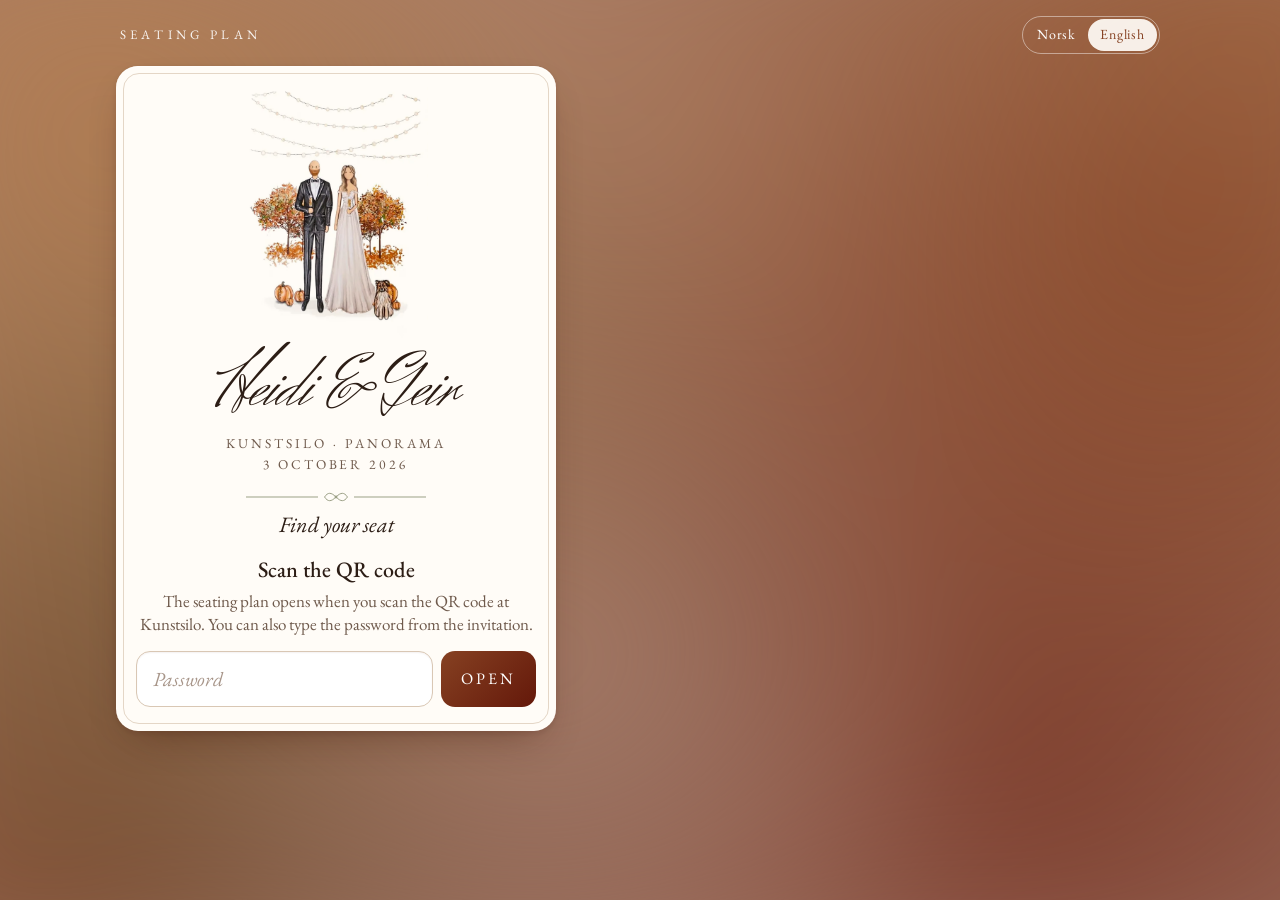
==== bordkart/index.html @ e7256315 "Bordkart: seating chart for Heidi and Geir's wedding Guests scan a QR code and find their table and " ====
<!doctype html>
<html lang="nb">
  <head>
    <meta charset="UTF-8" />
    <meta name="viewport" content="width=device-width, initial-scale=1, viewport-fit=cover" />
    <meta name="robots" content="noindex, nofollow" />
    <meta name="referrer" content="no-referrer" />
    <meta name="theme-color" content="#a57c6b" />
    <meta name="description" content="Bordkart for Heidi og Geirs bryllup på Kunstsilo, 3. oktober 2026" />
    <title>Bordkart · Heidi &amp; Geir</title>
    <link rel="icon" href="./favicon.svg" type="image/svg+xml" />
    <link rel="apple-touch-icon" href="./apple-touch-icon.png" />
    <script type="module" crossorigin src="/bordkart/assets/guests-B4F0Yd5N.js"></script>
    <link rel="modulepreload" crossorigin href="/bordkart/assets/rolldown-runtime-CbXtAM7H.js">
    <link rel="modulepreload" crossorigin href="/bordkart/assets/search-BA7rIc90.js">
    <link rel="stylesheet" crossorigin href="/bordkart/assets/guests-C6FASoZL.css">
  </head>
  <body>
    <div id="root"></div>
  </body>
</html>
---- bordkart/assets/guests-C6FASoZL.css ----
@font-face{font-family:EB Garamond;font-style:normal;font-display:swap;font-weight:400;src:url(/bordkart/assets/eb-garamond-latin-400-normal-BCNrxLz_.woff2)format("woff2"),url(/bordkart/assets/eb-garamond-latin-400-normal-maQnHeKB.woff)format("woff")}@font-face{font-family:EB Garamond;font-style:normal;font-display:swap;font-weight:400;src:url(/bordkart/assets/eb-garamond-latin-ext-400-normal-o4A__6QZ.woff2)format("woff2"),url(/bordkart/assets/eb-garamond-latin-ext-400-normal-B4EmgUmt.woff)format("woff")}@font-face{font-family:EB Garamond;font-style:normal;font-display:swap;font-weight:500;src:url(/bordkart/assets/eb-garamond-latin-500-normal-DehAIUv0.woff2)format("woff2"),url(/bordkart/assets/eb-garamond-latin-500-normal-DZU8xF9o.woff)format("woff")}@font-face{font-family:EB Garamond;font-style:normal;font-display:swap;font-weight:500;src:url(/bordkart/assets/eb-garamond-latin-ext-500-normal-BFuc0jzo.woff2)format("woff2"),url(/bordkart/assets/eb-garamond-latin-ext-500-normal-obw7ZvB_.woff)format("woff")}@font-face{font-family:EB Garamond;font-style:normal;font-display:swap;font-weight:600;src:url(/bordkart/assets/eb-garamond-latin-600-normal-DHwxsLHv.woff2)format("woff2"),url(/bordkart/assets/eb-garamond-latin-600-normal-xCe6GkOx.woff)format("woff")}@font-face{font-family:EB Garamond;font-style:normal;font-display:swap;font-weight:600;src:url(/bordkart/assets/eb-garamond-latin-ext-600-normal-CrweTMKz.woff2)format("woff2"),url(/bordkart/assets/eb-garamond-latin-ext-600-normal-CoWPx8v4.woff)format("woff")}@font-face{font-family:EB Garamond;font-style:italic;font-display:swap;font-weight:400;src:url(/bordkart/assets/eb-garamond-latin-400-italic-DSEbMgZu.woff2)format("woff2"),url(/bordkart/assets/eb-garamond-latin-400-italic-CDFyLPXJ.woff)format("woff")}@font-face{font-family:EB Garamond;font-style:italic;font-display:swap;font-weight:400;src:url(/bordkart/assets/eb-garamond-latin-ext-400-italic-V7s3nWfX.woff2)format("woff2"),url(/bordkart/assets/eb-garamond-latin-ext-400-italic-DUSsnRSD.woff)format("woff")}@font-face{font-family:Herr Von Muellerhoff;font-style:normal;font-display:swap;font-weight:400;src:url(/bordkart/assets/herr-von-muellerhoff-latin-400-normal-DF0_PcG4.woff2)format("woff2"),url(/bordkart/assets/herr-von-muellerhoff-latin-400-normal-Cp6RG9kN.woff)format("woff")}:root{--rose:#a57c6b;--rust:#864122;--wine:#64180a;--honey:#b57f50;--forest:#162402;--paper:#fffcf7;--paper-2:#f6efe5;--ink:#2c1d15;--ink-soft:#6f5a4c;--line:#e4d6c6;--sage:#9a9f84;--focus:#b5602c;--radius:22px;--lightningcss-light:initial;--lightningcss-dark: ;color-scheme:light}*{box-sizing:border-box}html{-webkit-text-size-adjust:100%;-moz-text-size-adjust:100%;text-size-adjust:100%;background:var(--rose)}body{min-height:100svh;color:var(--ink);font-variant-numeric:oldstyle-nums proportional-nums;margin:0;font-family:EB Garamond,Georgia,Times New Roman,serif;font-size:19px;line-height:1.4;position:relative;overflow-x:hidden}body:before,body:after{content:"";z-index:-1;pointer-events:none;position:fixed;inset:-10%}body:before{filter:blur(60px);background:radial-gradient(circle at 15% 20%,#b67f50cc 0%,#0000 50%),radial-gradient(circle at 85% 30%,#844122b3 0%,#0000 45%),radial-gradient(circle at 45% 70%,#a57c6be6 0%,#0000 40%),radial-gradient(circle at 75% 80%,#64180a99 0%,#0000 50%),radial-gradient(circle at 25% 60%,#16240273 0%,#0000 45%),radial-gradient(circle at 90% 10%,#b57f50b3 0%,#0000 40%),radial-gradient(circle at 10% 90%,#86412299 0%,#0000 35%)}@media (width>=768px) and (prefers-reduced-motion:no-preference){body:before{animation:12s ease-in-out infinite alternate breathe}}@keyframes breathe{to{opacity:.95;transform:scale(1.02)translateY(-3px)}}button{font:inherit;color:inherit}:focus-visible{outline:2px solid var(--focus);outline-offset:3px;border-radius:6px}.visually-hidden{clip:rect(0 0 0 0);white-space:nowrap;width:1px;height:1px;margin:-1px;position:absolute;overflow:hidden}.page{max-width:560px;padding:max(10px, env(safe-area-inset-top)) 16px max(28px, env(safe-area-inset-bottom));margin:0 auto}@media (width>=1000px){.page{max-width:1080px}main{grid-template-columns:minmax(0,440px) minmax(0,1fr);align-items:start;gap:22px;display:grid}main>.hero,main>.result{grid-column:1}main>.room{grid-area:1/2/span 3;position:sticky;top:16px}main>.everyone,main>.footer{grid-column:1/-1}}.topbar{color:#fff;justify-content:space-between;align-items:center;gap:12px;padding:6px 4px 12px;display:flex}.kicker{letter-spacing:.32em;text-transform:uppercase;opacity:.92;font-size:13px}.lang{border:1px solid #ffffff73;border-radius:999px;padding:2px;display:flex}.lang button{color:#fff;letter-spacing:.06em;cursor:pointer;background:0 0;border:0;border-radius:999px;min-height:32px;padding:5px 12px;font-size:14px}.lang button.on{color:var(--rust);background:#fffcf7eb}.card{background:var(--paper);border-radius:var(--radius);margin-bottom:16px;padding:22px 20px 24px;position:relative;box-shadow:inset 0 1px #fff9,0 18px 40px -18px #3c140573,0 2px 6px #3c14051f}.card:before{content:"";border:1px solid var(--line);border-radius:calc(var(--radius) - 6px);pointer-events:none;position:absolute;inset:7px}.center{text-align:center}.soft{color:var(--ink-soft)}.small{font-size:16px}.sc{font-variant:small-caps;letter-spacing:.04em}.hero{text-align:center;padding-top:18px}.couple{mix-blend-mode:multiply;width:min(46%,200px);height:auto;margin:0 auto -4px;display:block}.names{color:var(--ink);white-space:nowrap;margin:0;font-family:Herr Von Muellerhoff,cursive;font-size:clamp(54px,15vw,74px);font-weight:400;line-height:1}.where{letter-spacing:.22em;text-transform:uppercase;color:var(--ink-soft);margin:6px 0 0;font-size:13.5px;line-height:1.6}.ornament{fill:none;width:180px;height:14px;stroke:var(--sage);stroke-width:1.2px;margin:14px auto 6px;display:block}.ornament circle{fill:var(--sage);stroke:none}.script-sub{margin:0 0 14px;font-size:22px;font-style:italic}.welcome{margin:-4px 0 12px;font-size:18px}.search{text-align:left}.search-box{gap:8px;display:flex;position:relative}.search-icon{fill:none;width:20px;height:20px;stroke:var(--ink-soft);stroke-width:1.8px;stroke-linecap:round;pointer-events:none;position:absolute;top:50%;left:16px;transform:translateY(-50%)}.search-box input{min-width:0;font:inherit;color:var(--ink);appearance:none;background:#fff;border:1px solid #d9c7b4;border-radius:14px;flex:1;min-height:54px;padding:13px 16px 13px 46px;font-size:20px;box-shadow:inset 0 1px 2px #3c14050f}.locked .search-box input{padding-left:16px}.search-box input::placeholder{color:#a8968a;font-style:italic}.search-box input::-webkit-search-cancel-button{appearance:none;cursor:pointer;background:url("data:image/svg+xml,%3Csvg xmlns='http://www.w3.org/2000/svg' viewBox='0 0 24 24'%3E%3Cpath d='M6 6l12 12M18 6L6 18' stroke='%23864122' stroke-width='2' stroke-linecap='round'/%3E%3C/svg%3E") 50%/18px no-repeat;width:18px;height:18px}.search-box input:focus{border-color:var(--rust);outline:none;box-shadow:0 0 0 3px #86412229}.hits{border-top:1px solid var(--line);margin:10px 0 0;padding:0;list-style:none}.hits li{border-bottom:1px solid var(--line)}.hits button{text-align:left;cursor:pointer;background:0 0;border:0;justify-content:space-between;align-items:center;gap:12px;width:100%;min-height:52px;padding:11px 4px;display:flex}.hits button:hover{background:var(--paper-2)}.hit-name{font-size:20px}.hit-table{background:var(--rust);color:#fff;font-variant-numeric:lining-nums;border-radius:50%;flex:none;place-items:center;width:40px;height:40px;font-size:20px;font-weight:600;display:grid}.nomatch{padding:12px 4px;font-size:17px}.button{background:linear-gradient(135deg, var(--rust), var(--wine));color:#fff;letter-spacing:.18em;text-transform:uppercase;cursor:pointer;border:0;border-radius:14px;min-height:54px;padding:0 20px;font-size:16px}.button:disabled{opacity:.6}.link{color:var(--rust);text-underline-offset:3px;cursor:pointer;background:0 0;border:0;padding:6px 0;font-size:17px;text-decoration:underline;text-decoration-thickness:1px}.locked h2{margin:4px 0;font-size:22px;font-weight:500}.locked p{margin:0 0 14px;font-size:17px}.error{color:#9b1c0c;margin-top:10px!important}.result{text-align:center;scroll-margin-top:12px;animation:.45s ease-out rise}@keyframes rise{0%{opacity:0;transform:translateY(10px)}}@media (prefers-reduced-motion:reduce){.result{animation:none}}.result-name{margin:2px 0 0;font-size:23px}.result-lead{color:var(--ink-soft);margin:2px 0 0;font-size:19px;font-style:italic}.big-number{color:var(--rust);flex-direction:column;align-items:center;margin:0;line-height:1;display:flex}.big-word{letter-spacing:.4em;text-transform:uppercase;margin:10px 0 2px .4em;font-size:14px}.big-digits{font-variant-numeric:lining-nums;letter-spacing:-.02em;font-size:108px;font-weight:500}.table-name{letter-spacing:.24em;text-transform:uppercase;color:var(--ink-soft);margin:0;font-size:15px}.neighbours{gap:6px;max-width:400px;margin:14px auto 4px;display:grid}.neighbours div{flex-direction:column;display:flex}.neighbours dt{letter-spacing:.2em;text-transform:uppercase;color:var(--ink-soft);font-size:13px}.neighbours dd{margin:0;font-size:20px}.table-view{width:100%;max-width:400px;height:auto;margin:12px auto 0;font-family:EB Garamond,Georgia,serif;display:block;overflow:visible}.tv-number{fill:var(--rust);font-size:30px;font-weight:600}.tv-seat rect{fill:#fffdf9;stroke:#a8927f;stroke-width:1.4px}.tv-seat line{stroke:#a8927f;stroke-width:1.4px;stroke-linecap:round}.tv-seat.empty rect{stroke-dasharray:3 3;fill:none}.tv-name{fill:var(--ink);font-size:16px}.tv-sub{letter-spacing:.18em;text-transform:uppercase;fill:var(--ink-soft);font-size:11px}.tv-seat.mine rect{fill:var(--rust);stroke:var(--rust)}.tv-seat.mine line{stroke:#fff}.tv-seat.mine .tv-name,.tv-seat.mine .tv-sub{fill:var(--rust);font-weight:600}.tv-hint{margin:6px 0 0;font-size:15px;font-style:italic}.count{margin:10px 0 0;font-size:15px}.result-actions{flex-wrap:wrap;justify-content:center;gap:4px 18px;margin-top:4px;display:flex}.section-title{letter-spacing:.32em;text-transform:uppercase;color:var(--ink);margin:0;font-size:13.5px;font-weight:400}.room .soft.small{margin:6px 0 10px}.floor{border-radius:12px;width:100%;height:auto;display:block;overflow:hidden}.fm-pulse{transform-box:fill-box;transform-origin:50%;animation:1.8s ease-out infinite pulse}@keyframes pulse{0%{opacity:.8;transform:scale(1)}to{opacity:0;transform:scale(2.4)}}@media (prefers-reduced-motion:reduce){.fm-pulse{opacity:0;animation:none}}.table-chips{flex-wrap:wrap;justify-content:center;gap:6px;margin-top:12px;display:flex}.chip{min-width:42px;min-height:42px;color:var(--rust);font-variant-numeric:lining-nums;cursor:pointer;background:#fff;border:1px solid #d9c7b4;border-radius:999px;font-size:18px}.chip.on{background:var(--rust);border-color:var(--rust);color:#fff}.everyone summary{cursor:pointer;flex-wrap:wrap;align-items:baseline;padding:4px 0;list-style:none;display:flex}.everyone summary::-webkit-details-marker{display:none}.everyone summary:after{content:"+";color:var(--rust);margin-left:auto;font-size:24px;line-height:1}.everyone details[open] summary:after{content:"–"}.alpha{columns:2 220px;column-gap:22px;margin-top:10px}.alpha-group{break-inside:avoid;margin-bottom:8px}.alpha-group h3{color:var(--rust);margin:8px 0 2px;font-family:Herr Von Muellerhoff,cursive;font-size:34px;font-weight:400;line-height:1}.alpha ul{margin:0;padding:0;list-style:none}.alpha button{text-align:left;cursor:pointer;background:0 0;border:0;align-items:baseline;gap:10px;width:100%;padding:4px 0;font-size:17px;display:flex}.alpha button:hover{color:var(--rust)}.alpha-table{text-align:right;width:22px;color:var(--rust);font-variant-numeric:lining-nums tabular-nums;flex:none;font-weight:600}.footer{text-align:center;color:#fff;padding:10px 0 20px}.footer p{margin:4px 0}.footer-script{font-family:Herr Von Muellerhoff,cursive;font-size:34px;line-height:1.1}.footer a{color:#fff;text-underline-offset:3px;font-size:16px}
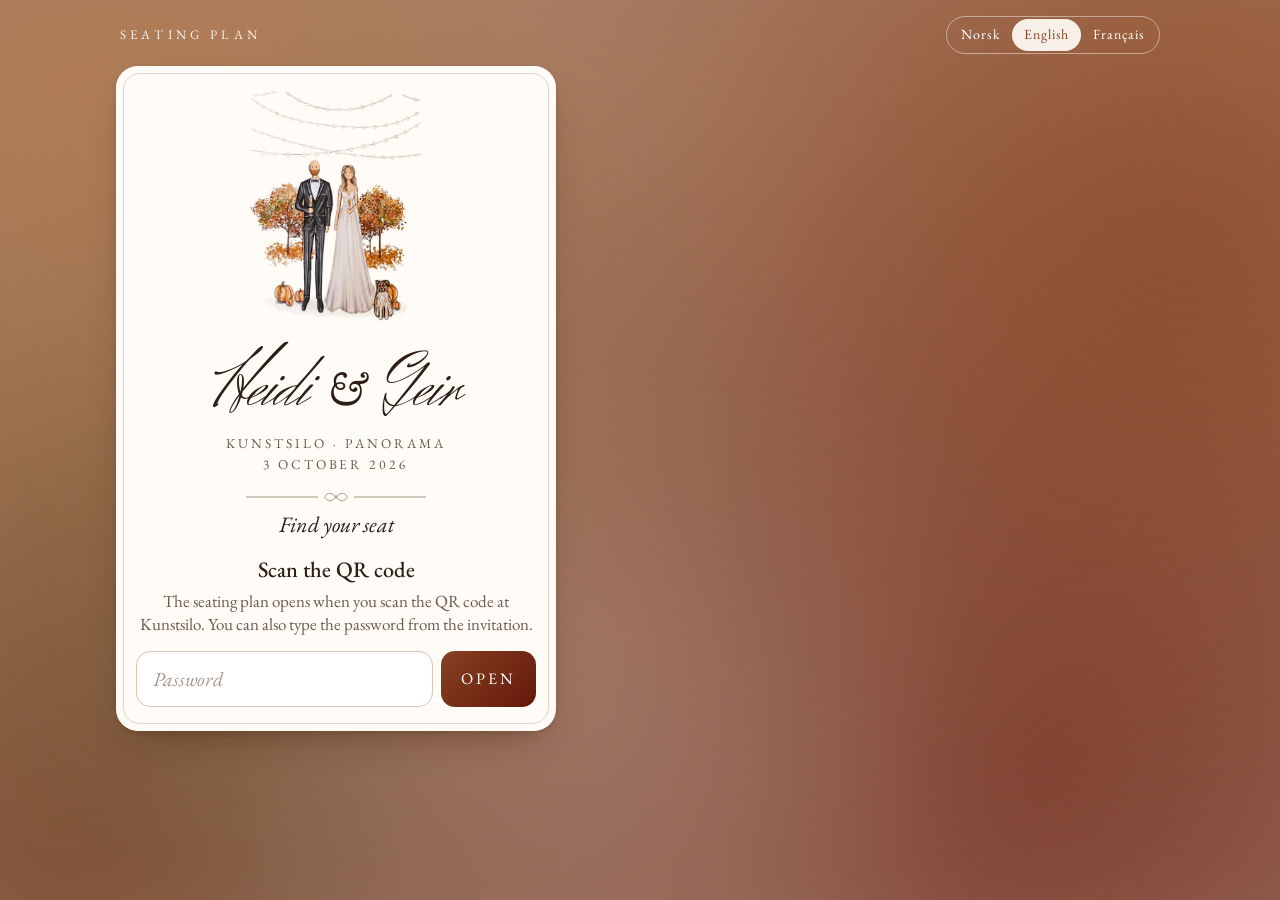
==== commit 8f33bdcd: "Bordkart: calmer kitchen page and PDF; French guest page; Amalie's allergies Co-Authored-By: Claude " ====
--- a/bordkart/index.html
+++ b/bordkart/index.html
@@ -10,10 +10,10 @@
     <title>Bordkart · Heidi &amp; Geir</title>
     <link rel="icon" href="./favicon.svg" type="image/svg+xml" />
     <link rel="apple-touch-icon" href="./apple-touch-icon.png" />
-    <script type="module" crossorigin src="/bordkart/assets/guests-B4F0Yd5N.js"></script>
+    <script type="module" crossorigin src="/bordkart/assets/guests-DmwXW6Hb.js"></script>
     <link rel="modulepreload" crossorigin href="/bordkart/assets/rolldown-runtime-CbXtAM7H.js">
-    <link rel="modulepreload" crossorigin href="/bordkart/assets/search-BA7rIc90.js">
-    <link rel="stylesheet" crossorigin href="/bordkart/assets/guests-C6FASoZL.css">
+    <link rel="modulepreload" crossorigin href="/bordkart/assets/search-_EYwtTe7.js">
+    <link rel="stylesheet" crossorigin href="/bordkart/assets/guests-Dt3jgczw.css">
   </head>
   <body>
     <div id="root"></div>
--- a/bordkart/assets/guests-Dt3jgczw.css
+++ b/bordkart/assets/guests-Dt3jgczw.css
@@ -0,0 +1 @@
+@font-face{font-family:EB Garamond;font-style:normal;font-display:swap;font-weight:400;src:url(/bordkart/assets/eb-garamond-latin-400-normal-BCNrxLz_.woff2)format("woff2"),url(/bordkart/assets/eb-garamond-latin-400-normal-maQnHeKB.woff)format("woff")}@font-face{font-family:EB Garamond;font-style:normal;font-display:swap;font-weight:400;src:url(/bordkart/assets/eb-garamond-latin-ext-400-normal-o4A__6QZ.woff2)format("woff2"),url(/bordkart/assets/eb-garamond-latin-ext-400-normal-B4EmgUmt.woff)format("woff")}@font-face{font-family:EB Garamond;font-style:normal;font-display:swap;font-weight:500;src:url(/bordkart/assets/eb-garamond-latin-500-normal-DehAIUv0.woff2)format("woff2"),url(/bordkart/assets/eb-garamond-latin-500-normal-DZU8xF9o.woff)format("woff")}@font-face{font-family:EB Garamond;font-style:normal;font-display:swap;font-weight:500;src:url(/bordkart/assets/eb-garamond-latin-ext-500-normal-BFuc0jzo.woff2)format("woff2"),url(/bordkart/assets/eb-garamond-latin-ext-500-normal-obw7ZvB_.woff)format("woff")}@font-face{font-family:EB Garamond;font-style:normal;font-display:swap;font-weight:600;src:url(/bordkart/assets/eb-garamond-latin-600-normal-DHwxsLHv.woff2)format("woff2"),url(/bordkart/assets/eb-garamond-latin-600-normal-xCe6GkOx.woff)format("woff")}@font-face{font-family:EB Garamond;font-style:normal;font-display:swap;font-weight:600;src:url(/bordkart/assets/eb-garamond-latin-ext-600-normal-CrweTMKz.woff2)format("woff2"),url(/bordkart/assets/eb-garamond-latin-ext-600-normal-CoWPx8v4.woff)format("woff")}@font-face{font-family:EB Garamond;font-style:italic;font-display:swap;font-weight:400;src:url(/bordkart/assets/eb-garamond-latin-400-italic-DSEbMgZu.woff2)format("woff2"),url(/bordkart/assets/eb-garamond-latin-400-italic-CDFyLPXJ.woff)format("woff")}@font-face{font-family:EB Garamond;font-style:italic;font-display:swap;font-weight:400;src:url(/bordkart/assets/eb-garamond-latin-ext-400-italic-V7s3nWfX.woff2)format("woff2"),url(/bordkart/assets/eb-garamond-latin-ext-400-italic-DUSsnRSD.woff)format("woff")}@font-face{font-family:Herr Von Muellerhoff;font-style:normal;font-display:swap;font-weight:400;src:url(/bordkart/assets/herr-von-muellerhoff-latin-400-normal-DF0_PcG4.woff2)format("woff2"),url(/bordkart/assets/herr-von-muellerhoff-latin-400-normal-Cp6RG9kN.woff)format("woff")}:root{--rose:#a57c6b;--rust:#864122;--wine:#64180a;--honey:#b57f50;--forest:#162402;--paper:#fffcf7;--paper-2:#f6efe5;--ink:#2c1d15;--ink-soft:#6f5a4c;--line:#e4d6c6;--sage:#9a9f84;--focus:#b5602c;--radius:22px;--lightningcss-light:initial;--lightningcss-dark: ;color-scheme:light}*{box-sizing:border-box}html{-webkit-text-size-adjust:100%;-moz-text-size-adjust:100%;text-size-adjust:100%;background:var(--rose)}body{min-height:100svh;color:var(--ink);font-variant-numeric:oldstyle-nums proportional-nums;margin:0;font-family:EB Garamond,Georgia,Times New Roman,serif;font-size:19px;line-height:1.4;position:relative;overflow-x:hidden}body:before,body:after{content:"";z-index:-1;pointer-events:none;position:fixed;inset:-10%}body:before{filter:blur(60px);background:radial-gradient(circle at 15% 20%,#b67f50cc 0%,#0000 50%),radial-gradient(circle at 85% 30%,#844122b3 0%,#0000 45%),radial-gradient(circle at 45% 70%,#a57c6be6 0%,#0000 40%),radial-gradient(circle at 75% 80%,#64180a99 0%,#0000 50%),radial-gradient(circle at 25% 60%,#16240273 0%,#0000 45%),radial-gradient(circle at 90% 10%,#b57f50b3 0%,#0000 40%),radial-gradient(circle at 10% 90%,#86412299 0%,#0000 35%)}@media (width>=768px) and (prefers-reduced-motion:no-preference){body:before{animation:12s ease-in-out infinite alternate breathe}}@keyframes breathe{to{opacity:.95;transform:scale(1.02)translateY(-3px)}}button{font:inherit;color:inherit}:focus-visible{outline:2px solid var(--focus);outline-offset:3px;border-radius:6px}.visually-hidden{clip:rect(0 0 0 0);white-space:nowrap;width:1px;height:1px;margin:-1px;position:absolute;overflow:hidden}.page{max-width:560px;padding:max(10px, env(safe-area-inset-top)) 16px max(28px, env(safe-area-inset-bottom));margin:0 auto}@media (width>=1000px){.page{max-width:1080px}main{grid-template-columns:minmax(0,440px) minmax(0,1fr);align-items:start;gap:22px;display:grid}main>.hero,main>.result{grid-column:1}main>.room{grid-area:1/2/span 3;position:sticky;top:16px}main>.everyone,main>.footer{grid-column:1/-1}}.topbar{color:#fff;justify-content:space-between;align-items:center;gap:12px;padding:6px 4px 12px;display:flex}.kicker{letter-spacing:.32em;text-transform:uppercase;opacity:.92;white-space:nowrap;font-size:13px}.lang{border:1px solid #ffffff73;border-radius:999px;padding:2px;display:flex}.lang button{color:#fff;letter-spacing:.06em;cursor:pointer;background:0 0;border:0;border-radius:999px;min-height:32px;padding:5px 12px;font-size:14px}.lang button.on{color:var(--rust);background:#fffcf7eb}@media (width<=430px){.topbar{gap:8px}.kicker{letter-spacing:.18em}.lang button{padding:5px 9px}}.card{background:var(--paper);border-radius:var(--radius);margin-bottom:16px;padding:22px 20px 24px;position:relative;box-shadow:inset 0 1px #fff9,0 18px 40px -18px #3c140573,0 2px 6px #3c14051f}.card:before{content:"";border:1px solid var(--line);border-radius:calc(var(--radius) - 6px);pointer-events:none;position:absolute;inset:7px}.center{text-align:center}.soft{color:var(--ink-soft)}.small{font-size:16px}.sc{font-variant:small-caps;letter-spacing:.04em}.hero{text-align:center;padding-top:18px}.couple{mix-blend-mode:multiply;width:min(46%,200px);height:auto;margin:0 auto -4px;display:block}.names{color:var(--ink);white-space:nowrap;margin:0;font-family:Herr Von Muellerhoff,cursive;font-size:clamp(54px,15vw,74px);font-weight:400;line-height:1}.names .amp{margin:0 .04em;font-family:EB Garamond,Georgia,serif;font-size:.62em;font-style:italic;font-weight:400}.where{letter-spacing:.22em;text-transform:uppercase;color:var(--ink-soft);margin:6px 0 0;font-size:13.5px;line-height:1.6}.ornament{fill:none;width:180px;height:14px;stroke:var(--sage);stroke-width:1.2px;margin:14px auto 6px;display:block}.ornament circle{fill:var(--sage);stroke:none}.script-sub{margin:0 0 14px;font-size:22px;font-style:italic}.welcome{margin:-4px 0 12px;font-size:18px}.search{text-align:left}.search-box{gap:8px;display:flex;position:relative}.search-icon{fill:none;width:20px;height:20px;stroke:var(--ink-soft);stroke-width:1.8px;stroke-linecap:round;pointer-events:none;position:absolute;top:50%;left:16px;transform:translateY(-50%)}.search-box input{min-width:0;font:inherit;color:var(--ink);appearance:none;background:#fff;border:1px solid #d9c7b4;border-radius:14px;flex:1;min-height:54px;padding:13px 16px 13px 46px;font-size:20px;box-shadow:inset 0 1px 2px #3c14050f}.locked .search-box input{padding-left:16px}.search-box input::placeholder{color:#a8968a;font-style:italic}.search-box input::-webkit-search-cancel-button{appearance:none;cursor:pointer;background:url("data:image/svg+xml,%3Csvg xmlns='http://www.w3.org/2000/svg' viewBox='0 0 24 24'%3E%3Cpath d='M6 6l12 12M18 6L6 18' stroke='%23864122' stroke-width='2' stroke-linecap='round'/%3E%3C/svg%3E") 50%/18px no-repeat;width:18px;height:18px}.search-box input:focus{border-color:var(--rust);outline:none;box-shadow:0 0 0 3px #86412229}.hits{border-top:1px solid var(--line);margin:10px 0 0;padding:0;list-style:none}.hits li{border-bottom:1px solid var(--line)}.hits button{text-align:left;cursor:pointer;background:0 0;border:0;justify-content:space-between;align-items:center;gap:12px;width:100%;min-height:52px;padding:11px 4px;display:flex}.hits button:hover{background:var(--paper-2)}.hit-name{font-size:20px}.hit-table{background:var(--rust);color:#fff;font-variant-numeric:lining-nums;border-radius:50%;flex:none;place-items:center;width:40px;height:40px;font-size:20px;font-weight:600;display:grid}.nomatch{padding:12px 4px;font-size:17px}.button{background:linear-gradient(135deg, var(--rust), var(--wine));color:#fff;letter-spacing:.18em;text-transform:uppercase;cursor:pointer;border:0;border-radius:14px;min-height:54px;padding:0 20px;font-size:16px}.button:disabled{opacity:.6}.link{color:var(--rust);text-underline-offset:3px;cursor:pointer;background:0 0;border:0;padding:6px 0;font-size:17px;text-decoration:underline;text-decoration-thickness:1px}.locked h2{margin:4px 0;font-size:22px;font-weight:500}.locked p{margin:0 0 14px;font-size:17px}.error{color:#9b1c0c;margin-top:10px!important}.result{text-align:center;scroll-margin-top:12px;animation:.45s ease-out rise}@keyframes rise{0%{opacity:0;transform:translateY(10px)}}@media (prefers-reduced-motion:reduce){.result{animation:none}}.result-name{margin:2px 0 0;font-size:23px}.result-lead{color:var(--ink-soft);margin:2px 0 0;font-size:19px;font-style:italic}.big-number{color:var(--rust);flex-direction:column;align-items:center;margin:0;line-height:1;display:flex}.big-word{letter-spacing:.4em;text-transform:uppercase;margin:10px 0 2px .4em;font-size:14px}.big-digits{font-variant-numeric:lining-nums;letter-spacing:-.02em;font-size:108px;font-weight:500}.table-name{letter-spacing:.24em;text-transform:uppercase;color:var(--ink-soft);margin:0;font-size:15px}.neighbours{gap:6px;max-width:400px;margin:14px auto 4px;display:grid}.neighbours div{flex-direction:column;display:flex}.neighbours dt{letter-spacing:.2em;text-transform:uppercase;color:var(--ink-soft);font-size:13px}.neighbours dd{margin:0;font-size:20px}.table-view{width:100%;max-width:400px;height:auto;margin:12px auto 0;font-family:EB Garamond,Georgia,serif;display:block;overflow:visible}.tv-number{fill:var(--rust);font-size:30px;font-weight:600}.tv-seat rect{fill:#fffdf9;stroke:#a8927f;stroke-width:1.4px}.tv-seat line{stroke:#a8927f;stroke-width:1.4px;stroke-linecap:round}.tv-seat.empty rect{stroke-dasharray:3 3;fill:none}.tv-name{fill:var(--ink);font-size:16px}.tv-sub{letter-spacing:.18em;text-transform:uppercase;fill:var(--ink-soft);font-size:11px}.tv-seat.mine rect{fill:var(--rust);stroke:var(--rust)}.tv-seat.mine line{stroke:#fff}.tv-seat.mine .tv-name,.tv-seat.mine .tv-sub{fill:var(--rust);font-weight:600}.tv-hint{margin:6px 0 0;font-size:15px;font-style:italic}.count{margin:10px 0 0;font-size:15px}.result-actions{flex-wrap:wrap;justify-content:center;gap:4px 18px;margin-top:4px;display:flex}.section-title{letter-spacing:.32em;text-transform:uppercase;color:var(--ink);margin:0;font-size:13.5px;font-weight:400}.room .soft.small{margin:6px 0 10px}.floor{border-radius:12px;width:100%;height:auto;display:block;overflow:hidden}.fm-pulse{transform-box:fill-box;transform-origin:50%;animation:1.8s ease-out infinite pulse}@keyframes pulse{0%{opacity:.8;transform:scale(1)}to{opacity:0;transform:scale(2.4)}}@media (prefers-reduced-motion:reduce){.fm-pulse{opacity:0;animation:none}}.table-chips{flex-wrap:wrap;justify-content:center;gap:6px;margin-top:12px;display:flex}.chip{min-width:42px;min-height:42px;color:var(--rust);font-variant-numeric:lining-nums;cursor:pointer;background:#fff;border:1px solid #d9c7b4;border-radius:999px;font-size:18px}.chip.on{background:var(--rust);border-color:var(--rust);color:#fff}.everyone summary{cursor:pointer;flex-wrap:wrap;align-items:baseline;padding:4px 0;list-style:none;display:flex}.everyone summary::-webkit-details-marker{display:none}.everyone summary:after{content:"+";color:var(--rust);margin-left:auto;font-size:24px;line-height:1}.everyone details[open] summary:after{content:"–"}.alpha{columns:2 220px;column-gap:22px;margin-top:10px}.alpha-group{break-inside:avoid;margin-bottom:8px}.alpha-group h3{color:var(--rust);margin:8px 0 2px;font-family:Herr Von Muellerhoff,cursive;font-size:34px;font-weight:400;line-height:1}.alpha ul{margin:0;padding:0;list-style:none}.alpha button{text-align:left;cursor:pointer;background:0 0;border:0;align-items:baseline;gap:10px;width:100%;padding:4px 0;font-size:17px;display:flex}.alpha button:hover{color:var(--rust)}.alpha-table{text-align:right;width:22px;color:var(--rust);font-variant-numeric:lining-nums tabular-nums;flex:none;font-weight:600}.footer{text-align:center;color:#fff;padding:10px 0 20px}.footer p{margin:4px 0}.footer-script{font-family:Herr Von Muellerhoff,cursive;font-size:34px;line-height:1.1}.footer a{color:#fff;text-underline-offset:3px;font-size:16px}
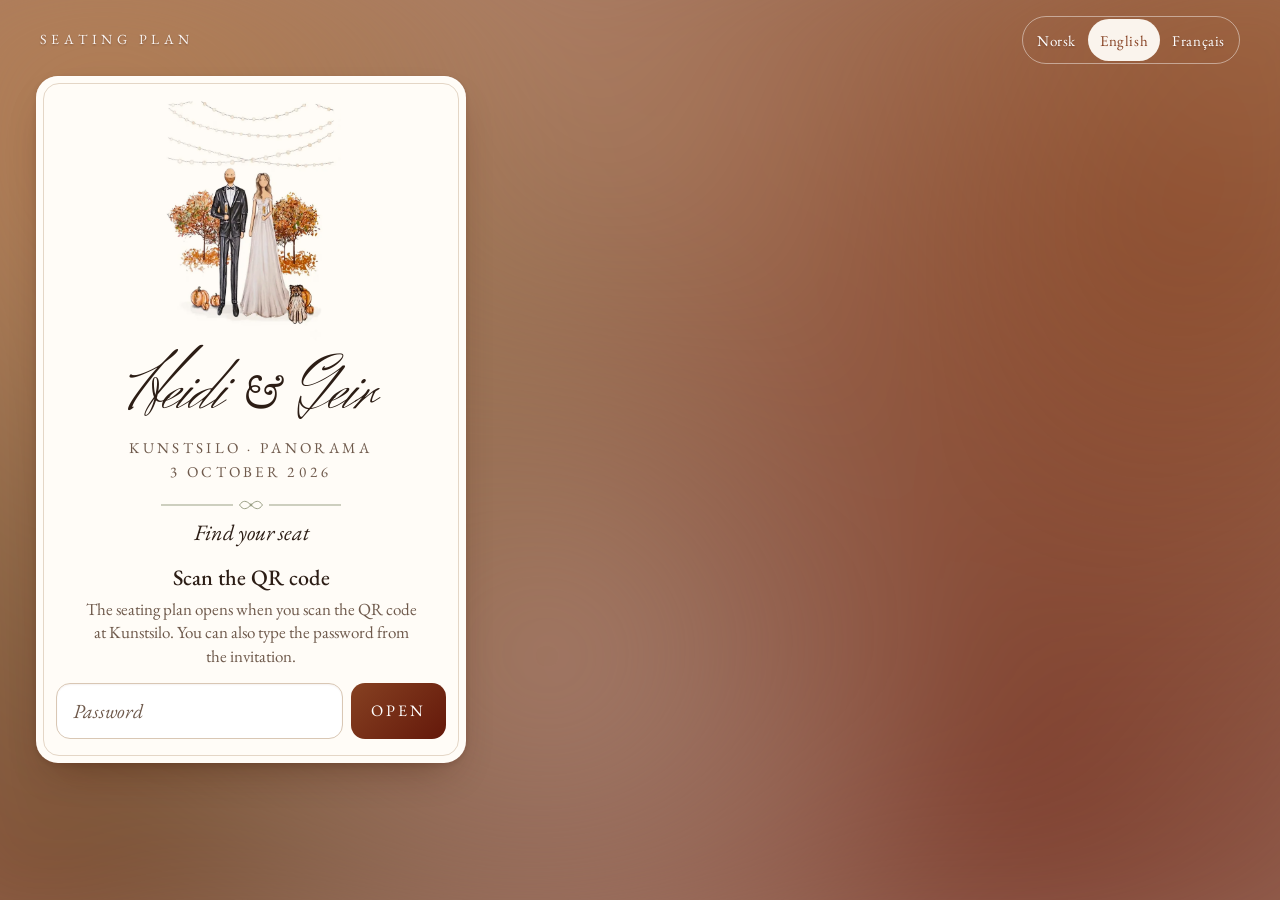
==== commit 87fa8f9f: "Bordkart: review pass – clearer order for guests, larger text, keyboard and screen-reader fixes, kit" ====
--- a/bordkart/index.html
+++ b/bordkart/index.html
@@ -10,10 +10,10 @@
     <title>Bordkart · Heidi &amp; Geir</title>
     <link rel="icon" href="./favicon.svg" type="image/svg+xml" />
     <link rel="apple-touch-icon" href="./apple-touch-icon.png" />
-    <script type="module" crossorigin src="/bordkart/assets/guests-DmwXW6Hb.js"></script>
+    <script type="module" crossorigin src="/bordkart/assets/guests-BC1BfIYc.js"></script>
     <link rel="modulepreload" crossorigin href="/bordkart/assets/rolldown-runtime-CbXtAM7H.js">
-    <link rel="modulepreload" crossorigin href="/bordkart/assets/search-_EYwtTe7.js">
-    <link rel="stylesheet" crossorigin href="/bordkart/assets/guests-Dt3jgczw.css">
+    <link rel="modulepreload" crossorigin href="/bordkart/assets/search-BRIbqdvq.js">
+    <link rel="stylesheet" crossorigin href="/bordkart/assets/guests-B3yQmyp9.css">
   </head>
   <body>
     <div id="root"></div>
--- a/bordkart/assets/guests-B3yQmyp9.css
+++ b/bordkart/assets/guests-B3yQmyp9.css
@@ -0,0 +1 @@
+@font-face{font-family:EB Garamond;font-style:normal;font-display:swap;font-weight:400;src:url(/bordkart/assets/eb-garamond-latin-400-normal-BCNrxLz_.woff2)format("woff2"),url(/bordkart/assets/eb-garamond-latin-400-normal-maQnHeKB.woff)format("woff")}@font-face{font-family:EB Garamond;font-style:normal;font-display:swap;font-weight:400;src:url(/bordkart/assets/eb-garamond-latin-ext-400-normal-o4A__6QZ.woff2)format("woff2"),url(/bordkart/assets/eb-garamond-latin-ext-400-normal-B4EmgUmt.woff)format("woff")}@font-face{font-family:EB Garamond;font-style:normal;font-display:swap;font-weight:500;src:url(/bordkart/assets/eb-garamond-latin-500-normal-DehAIUv0.woff2)format("woff2"),url(/bordkart/assets/eb-garamond-latin-500-normal-DZU8xF9o.woff)format("woff")}@font-face{font-family:EB Garamond;font-style:normal;font-display:swap;font-weight:500;src:url(/bordkart/assets/eb-garamond-latin-ext-500-normal-BFuc0jzo.woff2)format("woff2"),url(/bordkart/assets/eb-garamond-latin-ext-500-normal-obw7ZvB_.woff)format("woff")}@font-face{font-family:EB Garamond;font-style:normal;font-display:swap;font-weight:600;src:url(/bordkart/assets/eb-garamond-latin-600-normal-DHwxsLHv.woff2)format("woff2"),url(/bordkart/assets/eb-garamond-latin-600-normal-xCe6GkOx.woff)format("woff")}@font-face{font-family:EB Garamond;font-style:normal;font-display:swap;font-weight:600;src:url(/bordkart/assets/eb-garamond-latin-ext-600-normal-CrweTMKz.woff2)format("woff2"),url(/bordkart/assets/eb-garamond-latin-ext-600-normal-CoWPx8v4.woff)format("woff")}@font-face{font-family:EB Garamond;font-style:italic;font-display:swap;font-weight:400;src:url(/bordkart/assets/eb-garamond-latin-400-italic-DSEbMgZu.woff2)format("woff2"),url(/bordkart/assets/eb-garamond-latin-400-italic-CDFyLPXJ.woff)format("woff")}@font-face{font-family:EB Garamond;font-style:italic;font-display:swap;font-weight:400;src:url(/bordkart/assets/eb-garamond-latin-ext-400-italic-V7s3nWfX.woff2)format("woff2"),url(/bordkart/assets/eb-garamond-latin-ext-400-italic-DUSsnRSD.woff)format("woff")}@font-face{font-family:Herr Von Muellerhoff;font-style:normal;font-display:swap;font-weight:400;src:url(/bordkart/assets/herr-von-muellerhoff-latin-400-normal-DF0_PcG4.woff2)format("woff2"),url(/bordkart/assets/herr-von-muellerhoff-latin-400-normal-Cp6RG9kN.woff)format("woff")}:root{--rose:#a57c6b;--rust:#864122;--wine:#64180a;--honey:#b57f50;--forest:#162402;--paper:#fffcf7;--paper-2:#f6efe5;--ink:#2c1d15;--ink-soft:#6f5a4c;--line:#e4d6c6;--sage:#9a9f84;--focus:#b5602c;--radius:22px;--lightningcss-light:initial;--lightningcss-dark: ;color-scheme:light}*{box-sizing:border-box}html{-webkit-text-size-adjust:100%;-moz-text-size-adjust:100%;text-size-adjust:100%;background:var(--rose)}body{min-height:100svh;color:var(--ink);font-variant-numeric:oldstyle-nums proportional-nums;margin:0;font-family:EB Garamond,Georgia,Times New Roman,serif;font-size:19px;line-height:1.4;position:relative;overflow-x:hidden}body:before,body:after{content:"";z-index:-1;pointer-events:none;position:fixed;inset:-10%}body:before{filter:blur(60px);background:radial-gradient(circle at 15% 20%,#b67f50cc 0%,#0000 50%),radial-gradient(circle at 85% 30%,#844122b3 0%,#0000 45%),radial-gradient(circle at 45% 70%,#a57c6be6 0%,#0000 40%),radial-gradient(circle at 75% 80%,#64180a99 0%,#0000 50%),radial-gradient(circle at 25% 60%,#16240273 0%,#0000 45%),radial-gradient(circle at 90% 10%,#b57f50b3 0%,#0000 40%),radial-gradient(circle at 10% 90%,#86412299 0%,#0000 35%)}@media (width>=768px) and (prefers-reduced-motion:no-preference){body:before{animation:12s ease-in-out infinite alternate breathe}}@keyframes breathe{to{opacity:.95;transform:scale(1.02)translateY(-3px)}}button{font:inherit;color:inherit;touch-action:manipulation;-webkit-tap-highlight-color:#8641221f}:focus-visible{outline:3px solid var(--focus);outline-offset:3px;border-radius:6px}.topbar :focus-visible,.footer :focus-visible{outline-color:#fff}h2[tabindex="-1"]:focus{outline:none}h1,h2,.footer-script,.script-sub,.result-lead{text-wrap:balance}p{text-wrap:pretty}.visually-hidden{clip:rect(0 0 0 0);white-space:nowrap;width:1px;height:1px;margin:-1px;position:absolute;overflow:hidden}.page{max-width:560px;padding:max(10px, env(safe-area-inset-top)) max(16px, env(safe-area-inset-right)) max(28px, env(safe-area-inset-bottom)) max(16px, env(safe-area-inset-left));margin:0 auto}@media (width>=1000px){.page{max-width:1240px}main{grid-template-columns:minmax(0,430px) minmax(0,1fr);align-items:start;column-gap:24px;display:grid}main>.hero,main>.result,main>.closeup{grid-column:1}main>.room{grid-area:1/2/span 4;position:sticky;top:16px}main>.everyone,main>.footer{grid-column:1/-1}}.topbar{color:#fff;justify-content:space-between;align-items:center;gap:12px;padding:6px 4px 12px;display:flex}.kicker{text-shadow:0 1px 2px #3c140559;letter-spacing:.32em;text-transform:uppercase;opacity:.92;white-space:nowrap;font-size:14px}.lang{border:1px solid #ffffff73;border-radius:999px;padding:2px;display:flex}.lang button{color:#fff;letter-spacing:.04em;text-shadow:0 1px 2px #3c140559;cursor:pointer;background:0 0;border:0;border-radius:999px;min-height:42px;padding:5px 12px;font-size:15px}.lang button.on{color:var(--rust);text-shadow:none;background:#fffcf7f2}@media (width<=430px){.topbar{gap:8px}.kicker{letter-spacing:.18em}.lang button{padding:5px 9px}}.card{background:var(--paper);border-radius:var(--radius);margin-bottom:16px;padding:22px 20px 24px;position:relative;box-shadow:inset 0 1px #fff9,0 18px 40px -18px #3c140573,0 2px 6px #3c14051f}.card:before{content:"";border:1px solid var(--line);border-radius:calc(var(--radius) - 6px);pointer-events:none;position:absolute;inset:7px}.center{text-align:center}.soft{color:var(--ink-soft)}.small{font-size:16px}.sc{font-variant:small-caps;letter-spacing:.04em}.hero{text-align:center;padding-top:18px}.couple{mix-blend-mode:multiply;width:min(46%,200px);height:auto;margin:0 auto -4px;display:block}.names{color:var(--ink);white-space:nowrap;margin:0;font-family:Herr Von Muellerhoff,cursive;font-size:clamp(54px,15vw,74px);font-weight:400;line-height:1}.names .amp{margin:0 .04em;font-family:EB Garamond,Georgia,serif;font-size:.62em;font-style:italic;font-weight:400}.where{letter-spacing:.22em;text-transform:uppercase;color:var(--ink-soft);margin:6px 0 0;font-size:15px;line-height:1.6}.ornament{fill:none;width:180px;height:14px;stroke:var(--sage);stroke-width:1.2px;margin:14px auto 6px;display:block}.ornament circle{fill:var(--sage);stroke:none}.script-sub{margin:0 0 14px;font-size:22px;font-style:italic}.welcome{margin:-4px 0 12px;font-size:18px}.search{text-align:left}.search-box{gap:8px;display:flex;position:relative}.search-icon{fill:none;width:20px;height:20px;stroke:var(--ink-soft);stroke-width:1.8px;stroke-linecap:round;pointer-events:none;position:absolute;top:50%;left:16px;transform:translateY(-50%)}.search-box input{min-width:0;font:inherit;color:var(--ink);appearance:none;background:#fff;border:1px solid #d9c7b4;border-radius:14px;flex:1;min-height:54px;padding:13px 16px 13px 46px;font-size:20px;box-shadow:inset 0 1px 2px #3c14050f}.locked .search-box input{padding-left:16px}.search-box input::placeholder{color:var(--ink-soft);font-style:italic}.search-box input::-webkit-search-cancel-button{appearance:none;cursor:pointer;background:url("data:image/svg+xml,%3Csvg xmlns='http://www.w3.org/2000/svg' viewBox='0 0 24 24'%3E%3Cpath d='M6 6l12 12M18 6L6 18' stroke='%23864122' stroke-width='2' stroke-linecap='round'/%3E%3C/svg%3E") 50%/18px no-repeat;width:18px;height:18px}.search-box input:focus{border-color:var(--rust);box-shadow:0 0 0 2px var(--rust);outline:none}.hits{border-top:1px solid var(--line);margin:10px 0 0;padding:0;list-style:none}.hits li{border-bottom:1px solid var(--line)}.hits button{text-align:left;cursor:pointer;background:0 0;border:0;justify-content:space-between;align-items:center;gap:12px;width:100%;min-height:52px;padding:11px 4px;display:flex}@media (hover:hover){.hits button:hover{background:var(--paper-2)}}.hit-name{font-size:20px}.hit-table{background:var(--rust);color:#fff;font-variant-numeric:lining-nums;border-radius:50%;flex:none;place-items:center;width:40px;height:40px;font-size:20px;font-weight:600;display:grid}.nomatch{padding:12px 4px;font-size:17px}.button{background:linear-gradient(135deg, var(--rust), var(--wine));color:#fff;letter-spacing:.18em;text-transform:uppercase;cursor:pointer;border:0;border-radius:14px;min-height:54px;padding:0 20px;font-size:16px}.button:disabled{opacity:.6}.link{min-height:44px;color:var(--rust);text-underline-offset:3px;cursor:pointer;background:0 0;border:0;padding:10px 2px;font-size:17px;text-decoration:underline;text-decoration-thickness:1px}.locked h2{margin:4px 0;font-size:22px;font-weight:500}.locked p{margin:0 0 14px;font-size:17px}.error{color:#9b1c0c;margin-top:10px!important}.result{text-align:center;scroll-margin-top:12px;animation:.45s ease-out rise}@keyframes rise{0%{opacity:0;transform:translateY(10px)}}@media (prefers-reduced-motion:reduce){.result{animation:none}}.result-name{margin:2px 0 0;font-size:23px}.result-lead{color:var(--ink-soft);margin:2px 0 0;font-size:19px;font-style:italic}.big-number{color:var(--rust);flex-direction:column;align-items:center;margin:0;line-height:1;display:flex}.big-number:focus{outline:none}.big-word{letter-spacing:.4em;text-transform:uppercase;margin:10px 0 2px .4em;font-size:15px}.big-digits{font-variant-numeric:lining-nums;letter-spacing:-.02em;font-size:108px;font-weight:500}.table-name{letter-spacing:.24em;text-transform:uppercase;color:var(--ink-soft);margin:0;font-size:15px}.neighbours{gap:6px;max-width:400px;margin:14px auto 4px;display:grid}.neighbours div{flex-direction:column;display:flex}.neighbours dt{letter-spacing:.2em;text-transform:uppercase;color:var(--ink-soft);font-size:14px}.neighbours dd{margin:0;font-size:20px}.table-view{width:100%;max-width:420px;height:auto;margin:12px auto 0;font-family:EB Garamond,Georgia,serif;display:block;overflow:visible}.tv-number{fill:var(--rust);font-size:30px;font-weight:600}.tv-seat rect{fill:#fffdf9;stroke:#a8927f;stroke-width:1.4px}.tv-seat line{stroke:#a8927f;stroke-width:1.4px;stroke-linecap:round}.tv-seat.empty rect{stroke-dasharray:3 3;fill:none}.tv-name{fill:var(--ink);font-size:19px}.tv-sub{letter-spacing:.18em;text-transform:uppercase;fill:var(--ink-soft);font-size:12.5px}.tv-seat.mine rect{fill:var(--rust);stroke:var(--rust)}.tv-seat.mine line{stroke:#fff}.tv-seat.mine .tv-name,.tv-seat.mine .tv-sub{fill:var(--rust);font-weight:600}.tv-hint{margin:6px 0 0;font-size:15px;font-style:italic}.count{margin:10px 0 0;font-size:15px}.result-actions{flex-direction:column;align-items:center;gap:2px;margin-top:16px;display:flex}.button.subtle{letter-spacing:.14em;min-height:50px;padding:0 22px;font-size:15px}.closeup{text-align:center;scroll-margin-top:12px}.closeup .soft.small{margin:4px 0 0}.room{scroll-margin-top:12px}.section-title{letter-spacing:.32em;text-transform:uppercase;color:var(--ink);margin:0;font-size:15px;font-weight:400}.room .soft.small{margin:6px 0 10px}.floor{border-radius:12px;width:100%;height:auto;display:block;overflow:hidden}.fm-pulse{transform-box:fill-box;transform-origin:50%;animation:1.8s ease-out infinite pulse}@keyframes pulse{0%{opacity:.8;transform:scale(1)}to{opacity:0;transform:scale(2.4)}}@media (prefers-reduced-motion:reduce){.fm-pulse{opacity:0;animation:none}}.table-chips{grid-template-columns:repeat(6,minmax(0,1fr));gap:8px;max-width:360px;margin:14px auto 0;padding:0;list-style:none;display:grid}.chip{width:100%;min-height:46px;color:var(--rust);font-variant-numeric:lining-nums;cursor:pointer;background:#fff;border:1px solid #d9c7b4;border-radius:999px;font-size:18px}.chip.on{background:var(--rust);border-color:var(--rust);color:#fff}.everyone summary{cursor:pointer;flex-direction:column;justify-content:center;min-height:48px;padding:6px 36px 6px 0;list-style:none;display:flex;position:relative}.everyone summary h2{display:inline}.everyone summary::-webkit-details-marker{display:none}.everyone summary:after{content:"+";color:var(--rust);font-size:28px;line-height:1;position:absolute;top:50%;right:4px;transform:translateY(-50%)}.everyone details[open] summary:after{content:"–"}.alpha{columns:2 220px;column-gap:22px;margin-top:10px}.alpha-group{break-inside:avoid;margin-bottom:8px}.alpha-group h3{color:var(--rust);margin:8px 0 2px;font-family:Herr Von Muellerhoff,cursive;font-size:34px;font-weight:400;line-height:1}.alpha ul{margin:0;padding:0;list-style:none}.alpha button{text-align:left;cursor:pointer;background:0 0;border:0;align-items:baseline;gap:10px;width:100%;min-height:44px;padding:9px 0;font-size:18px;display:flex}@media (hover:hover){.alpha button:hover{color:var(--rust)}}.alpha-table{text-align:right;width:22px;color:var(--rust);font-variant-numeric:lining-nums tabular-nums;flex:none;font-weight:600}.footer{text-align:center;color:#fff;padding:10px 0 20px}.footer p{margin:4px 0}.footer-script{font-family:Herr Von Muellerhoff,cursive;font-size:34px;line-height:1.1}.footer-script,.footer a{text-shadow:0 1px 3px #3c140559}.footer a{color:#fff;text-underline-offset:3px;padding:10px 4px;font-size:17px;display:inline-block}.fm-table:focus{outline:none}.fm-table:focus-visible polygon,.fm-table:focus-visible circle{stroke:var(--focus);stroke-width:9px}@media (width<=380px){.kicker{display:none}.topbar{justify-content:center}}@media (width>=1000px){.result .button.subtle{display:none}}
